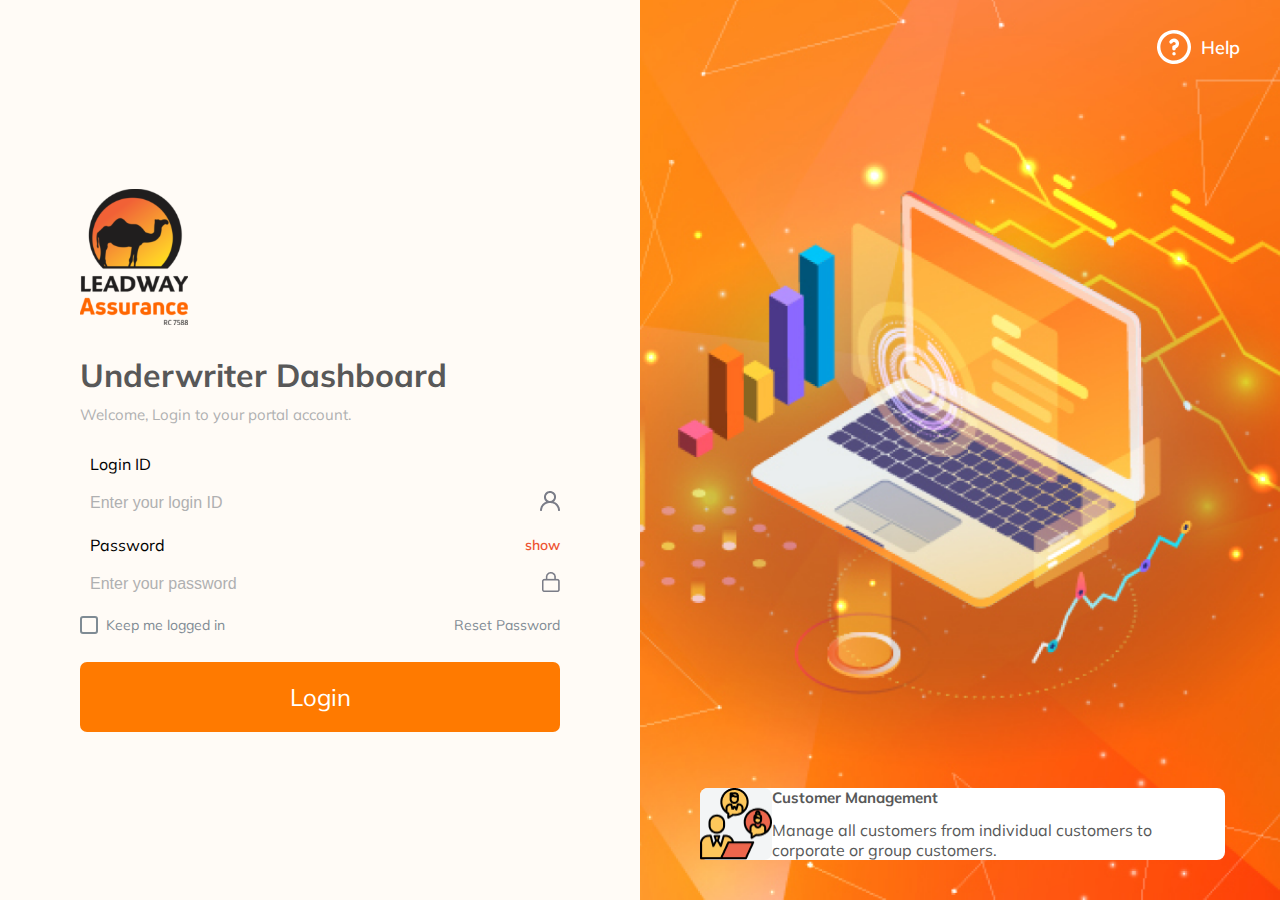
==== index.html @ 53a8b805 "last" ====
<!DOCTYPE html>
<html lang="en">
  <head>
    <meta charset="UTF-8" />
    <meta name="viewport" content="width=device-width, initial-scale=1.0" />
    <title>Login - Underwriter Dashboard</title>
    <link rel="preconnect" href="https://fonts.googleapis.com" />
    <link rel="preconnect" href="https://fonts.gstatic.com" crossorigin />
    <link
      href="https://fonts.googleapis.com/css2?family=Mulish:wght@200..1000&display=swap"
      rel="stylesheet"
    />

    <link rel="stylesheet" href="css/login.css" />
    <link rel="icon" href="images/favicon-16x16.png" type="favicon" />
  </head>
  <body class="body-center">
    <div class="container">
      <div class="left">
        <div class="logo-container">
          <img src="images/New Leadway Logo 1.svg" alt="Leadway Logo" />
        </div>
        <div class="title-container">
          <h1>Underwriter Dashboard</h1>
          <p>Welcome, Login to your portal account.</p>
        </div>
        <form id="loginForm" onsubmit="return validateForm();">
          <div class="form-group">
            <label for="loginId">Login ID</label>
            <div>
              <input
                type="text"
                name="loginId"
                id="login"
                required
                placeholder="Enter your login ID"
                aria-required="true"
              />
              <div class="form-icon">
                <img src="images/head.png" alt="User icon" />
              </div>
            </div>
          </div>
          <div class="form-group">
            <div>
              <label for="password">Password</label>
              <button
                type="button"
                id="Password"
                class="show"
                onclick="togglePasswordVisibility()"
              >
                show
              </button>
            </div>
            <div>
              <input
                type="password"
                name="password"
                id="password"
                required
                placeholder="Enter your password"
                aria-required="true"
              />
              <div class="form-icon">
                <img src="images/tail.png" alt="Password icon" />
              </div>
            </div>
          </div>
          <div class="log-status">
            <div class="checkbox-wrapper-28">
              <input
                id="keepLoggedIn"
                type="checkbox"
                class="promoted-input-checkbox"
              />
              <label for="keepLoggedIn"> Keep me logged in </label>
            </div>
            <button class="reset" type="button">Reset Password</button>
          </div>
          <button
            id="myBtn"
            type="submit"
            class="disabled-button"
            onclick="validateForm()"
            disabled
          >
            Login
          </button>
        </form>
      </div>
      <div class="right">
        <div class="help-container">
          <img src="images/ques.svg" alt="help icon" />
          <button>help</button>
        </div>
        <div class="customer-mgt">
          <div class="group-img">
            <img src="images/group.png" alt="" />
          </div>
          <div>
            <h3>Customer Management</h3>
            <p>
              Manage all customers from individual customers to corporate or
              group customers.
            </p>
          </div>
        </div>
      </div>
    </div>
    <script>
      function togglePasswordVisibility() {
        const passwordInput = document.getElementById("password");
        const showText = document.querySelector(".show");
        if (passwordInput.type === "password") {
          passwordInput.type = "text";
          showText.textContent = "hide";
        } else {
          passwordInput.type = "password";
          showText.textContent = "show";
        }
      }

      function validateForm() {
        const loginInput = document.getElementById("login");
        const passwordInput = document.getElementById("password");
        if (loginInput.value === "admin" && passwordInput.value === "admin") {
          alert("Login successful!");
          window.location.href = "./dashboard.html";
          return true;
        } else {
          alert("Invalid login or password.");
          return false;
        }
      }

      const loginInput = document.getElementById("login");
      const passwordInput = document.getElementById("password");
      const submitButton = document.getElementById("myBtn");

      function checkInputs() {
        if (loginInput.value === "admin" && passwordInput.value === "admin") {
          submitButton.disabled = false;
          submitButton.classList.remove("disabled-button");
        } else {
          submitButton.disabled = true;
          submitButton.classList.add("disabled-button");
        }
      }

      loginInput.addEventListener("input", checkInputs);
      passwordInput.addEventListener("input", checkInputs);
    </script>
  </body>
</html>
---- css/login.css ----
* {
  margin: 0;
  padding: 0;
  box-sizing: border-box;
}

html {
  font-size: 10px;
}

.body-center {
  display: flex;
  flex-direction: column;
  align-items: center;
  justify-content: center;
  width: 100%;
  /* padding-block: 2rem; */
  height: 100vh;
}

body {
  font-family: "Mulish", sans-serif;
  background-color: var(--bg-color);

  width: 100%;
  height: 100%;
}

/* img {
  width: 100%;
  height: 100%;
  object-fit: cover;
} */
button {
  cursor: pointer;
  border: none;
  font-family: inherit;
}

.container {
  width: 100%;
  max-width: 144rem;
  height: 100%;
  max-height: 102.4rem;
  display: flex;
}

.left {
  width: 50%;
  height: 100%;
  background-color: #fffbf6;
  display: flex;
  flex-direction: column;
  gap: 2rem;
  padding-inline: 8rem;
  padding-top: 2rem;
  justify-content: center;
}

.left .logo-container {
  width: 10.8rem;
  height: 13.6rem;
}
.title-container {
  display: flex;
  flex-direction: column;
  gap: 1rem;
  margin-block: 1rem;
}
.title-container h1 {
  font-size: 3.2rem;
  white-space: nowrap;
  color: #585858;
  font-weight: bold;
}
.title-container p {
  font-size: 1.5rem;
  color: #afb0b1;
  font-weight: 400;
  white-space: nowrap;
}
form {
  display: flex;
  flex-direction: column;
  gap: 1.3rem;
  /* box-shadow: 0 4px 8px rgba(0, 0, 0, 0.1), 0 8px 16px rgba(0, 0, 0, 0.1),
    0 16px 32px rgba(0, 0, 0, 0.1); */
}
/* #login-form {
  box-shadow: 0 4px 8px rgba(0, 0, 0, 0.1), 0 8px 16px rgba(0, 0, 0, 0.1),
    0 16px 32px rgba(0, 0, 0, 0.1);
} */
.form-group {
  width: 100%;
  display: flex;
  flex-direction: column;
  gap: 1rem;
  /* padding: 2rem; */
  background-color: #fffbf6;
}
.form-group label {
  font-size: 1.6rem;
  color: #000;
  font-weight: 400;
  padding-left: 1rem;
}
.form-group > div {
  display: flex;
  justify-content: space-between;
  align-items: center;
}
.form-group div input {
  width: 100%;
  padding: 1rem;
  border: none;
  outline: none;
  font-size: 1.6rem;
  color: #000;
  font-weight: 400;
  background-color: #fffbf6;
}
.form-group div input::placeholder {
  color: #afb0b1;
  font-family: inherit;
}
.log-status {
  display: flex;
  justify-content: space-between;
  align-items: center;
}
.log-status p {
  color: #7f8b94;
  font-size: 1.2rem;
}
.checkbox-wrapper-28 {
  --size: 18px;
  position: relative;
}

.checkbox-wrapper-28 *,
.checkbox-wrapper-28 *:before,
.checkbox-wrapper-28 *:after {
  box-sizing: border-box;
}

.checkbox-wrapper-28 .promoted-input-checkbox {
  border: 0;
  clip: rect(0 0 0 0);
  height: 1px;
  margin: -1px;
  overflow: hidden;
  padding: 0;
  position: absolute;
  width: 1px;
}

.checkbox-wrapper-28 input:checked ~ svg {
  height: calc(var(--size) * 0.6);
  -webkit-animation: draw-checkbox-28 ease-in-out 0.2s forwards;
  animation: draw-checkbox-28 ease-in-out 0.2s forwards;
}
.checkbox-wrapper-28 label:active::after {
  background-color: #e6e6e6;
}
.checkbox-wrapper-28 label {
  color: #7f8b94;
  font-size: 1.4rem;
  line-height: var(--size);
  cursor: pointer;
  position: relative;
}
.checkbox-wrapper-28 label:after {
  content: "";
  height: var(--size);
  width: var(--size);
  margin-right: 8px;
  float: left;
  border: 2px solid #7f8b94;
  border-radius: 3px;
  transition: 0.15s all ease-out;
}
.checkbox-wrapper-28 svg {
  stroke: #ff7a00;
  stroke-width: 7px;
  height: 0;
  width: calc(var(--size) * 0.6);
  position: absolute;
  left: calc(var(--size) * 0.21);
  top: calc(var(--size) * 0.2);
  stroke-dasharray: 33;
}

@-webkit-keyframes draw-checkbox-28 {
  0% {
    stroke-dashoffset: 33;
  }
  100% {
    stroke-dashoffset: 0;
  }
}

@keyframes draw-checkbox-28 {
  0% {
    stroke-dashoffset: 33;
  }
  100% {
    stroke-dashoffset: 0;
  }
}

input {
  background: white;
}
.show {
  background-color: transparent;
  border: none;
  color: #ee5331;
  font-size: 1.4rem;
  font-weight: 600;
  cursor: pointer;
}
.reset {
  background-color: transparent;
  border: none;
  font-size: 1.4rem;
  font-weight: 400;
  color: #7f8b94;
}
#myBtn {
  width: 100%;
  background-color: #ff7a00;
  font-size: 2.4rem;
  font-family: inherit;
  margin-top: 1.5rem;
  border: none;
  color: #fff;
  padding-block: 2rem;
  border-radius: 0.7rem;
  transition: all 0.4s ease-in-out;
}

#myBtn:hover {
  background-color: #f8963a;
}
.right {
  width: 50%;
  position: relative;
  background: linear-gradient(45deg, #f16022, #ffa726);
  background-image: url("../images/banner.png");
  background-size: cover;
  background-position: center;
  background-repeat: no-repeat;
}
.help-container {
  position: absolute;
  top: 3rem;
  right: 4rem;
  display: flex;
  align-items: center;
  gap: 1rem;
}
.help-container img {
  width: 3.4rem;
  height: 100%;
}
.help-container button {
  font-size: 1.8rem;
  color: #fff;
  text-transform: capitalize;
  font-weight: 600;
  background-color: transparent;
  border: none;
  font-family: inherit;
}
.customer-mgt {
  position: absolute;
  bottom: 4rem;
  left: 6rem;
  background-color: #fff;
  display: flex;
  /* gap: 2rem; */
  border-radius: 0.8rem;
  max-width: 82%;
}
.group-img {
  /* width: 17rem; */
  border-radius: 0.8rem;
  background-color: #f3f5f6;
  /* padding: 1rem; */
  display: flex;
  align-items: center;
  justify-content: center;
}
.group-img img {
  width: 7.2rem;
  height: 7.21rem;
}
.customer-mgt div:last-child {
  display: flex;
  /* height: 100%; */
  flex-direction: column;
  justify-content: space-between;
  /* gap: 2rem; */
  /* padding: 2rem; */
}
.customer-mgt div h3 {
  color: #585858;
  font-weight: bold;
  font-size: 1.5rem;
}
.customer-mgt div p {
  font-size: 1.6rem;
  color: #585858;
}
/* MEDIA QUERY */
@media screen and (max-width: 768px) {
  .container {
    align-items: center;
    justify-content: center;
    overflow: hidden;
  }
  .right {
    display: none;
  }
  .left {
    /* padding: 20px 0px; */
    padding-inline: 0px;
    justify-content: center;
    margin-bottom: 2.5rem;
  }

  .reset {
    font-size: 12px;
  }

  .checkbox-wrapper-28 label {
    font-size: 12px;
  }

  .form-group div input {
    font-size: 14px;
    width: 90%;
    margin: auto;
  }

  .form-group {
    gap: 0px;
  }

  .form-group label {
    font-size: 18px;
    width: 90%;
    /* margin: auto; */
  }

  label {
    margin-left: 0.4rem;
  }
  #myBtn {
    height: 5rem;
    border-radius: 5px;
    font-size: 14px;
    font-weight: 600;
    width: 90%;
    margin: auto;
    padding-block: 8px;
    margin-top: 2rem;
    transition: padding-block 0.5s cubic-bezier(0.25, 0.8, 0.25, 1);
  }

  .show {
    margin-right: -10px;
  }

  .log-status {
    width: 90%;
    margin: auto;
  }

  .form-group > div {
    width: 90%;
  }

  #myBtn:hover {
    background-color: #f8963a;
    padding-block: 16px;
    transform: scale(1.05);
  }

  .title-container p {
    font-size: 18px;
    font-weight: 400;
    color: #afb0b1;
    margin-left: 1rem;
  }
  .title-container h1 {
    font-size: 42px;
    white-space: wrap;
    color: #585858;
    font-weight: 700;
    justify-content: center;
    margin: 1rem;
  }
  .left .logo-container {
    width: 10.8rem;
    height: 13.6rem;
    margin-top: -10rem;
  }
  .logo-container img {
    width: 9.5rem;
    height: 11.6rem;
    margin-left: 0.6rem;
  }

  /* .form-icon {
    margin-right: 10px;
  } */
}

/* Override font size for screens 1024px and larger */
@media screen and (min-width: 1590px) {
  html {
    font-size: 10px;
  }
}

@media screen and (max-width: 1008px) {
  .right {
    display: none;
  }

  .left {
    width: 100%;
  }
}
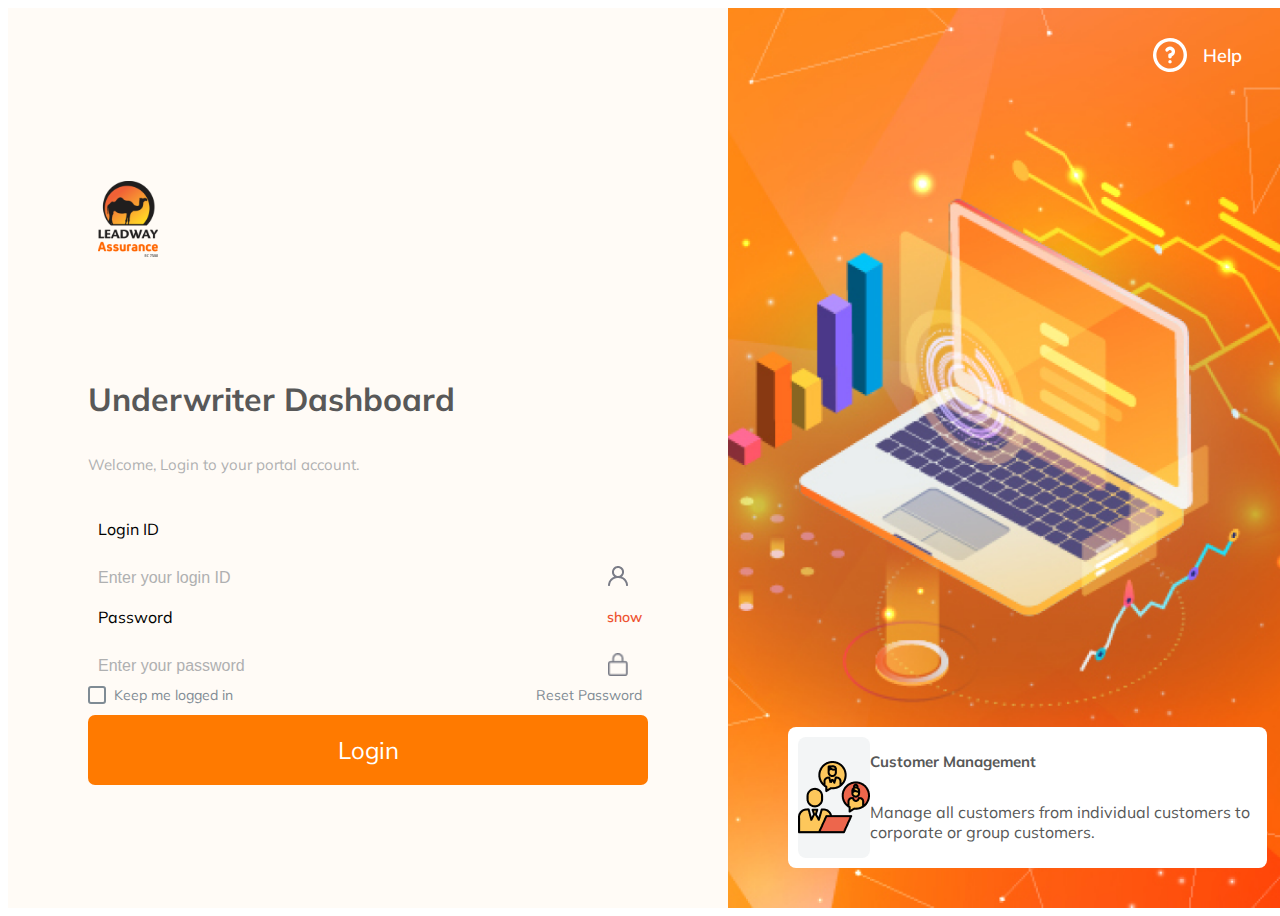
==== commit 59c33ef8: "last-login" ====
--- a/index.html
+++ b/index.html
@@ -25,6 +25,7 @@
           <p>Welcome, Login to your portal account.</p>
         </div>
         <form id="loginForm" onsubmit="return validateForm();">
+          <!-- <div id="error-message" style="color: red; margin-top: 10px"></div> -->
           <div class="form-group">
             <label for="loginId">Login ID</label>
             <div>
@@ -114,7 +115,7 @@
         const showText = document.querySelector(".show");
         if (passwordInput.type === "password") {
           passwordInput.type = "text";
-          showText.textContent = "hide";
+          showText.textContent = "Hide";
         } else {
           passwordInput.type = "password";
           showText.textContent = "show";
--- a/css/login.css
+++ b/css/login.css
@@ -1,36 +1,23 @@
 * {
-  margin: 0;
-  padding: 0;
-  box-sizing: border-box;
+  ::after*,
+  ::before {
+    margin: 0;
+    padding: 0;
+    box-sizing: border-box;
+  }
 }
 
 html {
   font-size: 10px;
-}
-
-.body-center {
-  display: flex;
-  flex-direction: column;
-  align-items: center;
-  justify-content: center;
-  width: 100%;
-  /* padding-block: 2rem; */
-  height: 100vh;
 }
 
 body {
   font-family: "Mulish", sans-serif;
   background-color: var(--bg-color);
-
-  width: 100%;
-  height: 100%;
-}
-
-/* img {
-  width: 100%;
-  height: 100%;
-  object-fit: cover;
-} */
+  width: 100vw;
+  height: 100vh;
+}
+
 button {
   cursor: pointer;
   border: none;
@@ -40,8 +27,8 @@
 .container {
   width: 100%;
   max-width: 144rem;
-  height: 100%;
-  max-height: 102.4rem;
+  height: 100vh;
+  overflow-y: hidden;
   display: flex;
 }
 
@@ -57,14 +44,19 @@
   justify-content: center;
 }
 
+.logo-container img {
+  width: 100%;
+}
+
 .left .logo-container {
-  width: 10.8rem;
+  width: 60px;
   height: 13.6rem;
+  padding: 10px;
 }
 .title-container {
   display: flex;
   flex-direction: column;
-  gap: 1rem;
+  /* gap: 1rem; */
   margin-block: 1rem;
 }
 .title-container h1 {
@@ -77,19 +69,18 @@
   font-size: 1.5rem;
   color: #afb0b1;
   font-weight: 400;
-  white-space: nowrap;
+  white-space: wrap;
 }
 form {
   display: flex;
   flex-direction: column;
-  gap: 1.3rem;
+  /* gap: 1.3rem; */
+  /* margin-top: 20px; */
+
   /* box-shadow: 0 4px 8px rgba(0, 0, 0, 0.1), 0 8px 16px rgba(0, 0, 0, 0.1),
     0 16px 32px rgba(0, 0, 0, 0.1); */
 }
-/* #login-form {
-  box-shadow: 0 4px 8px rgba(0, 0, 0, 0.1), 0 8px 16px rgba(0, 0, 0, 0.1),
-    0 16px 32px rgba(0, 0, 0, 0.1);
-} */
+
 .form-group {
   width: 100%;
   display: flex;
@@ -107,6 +98,8 @@
 .form-group > div {
   display: flex;
   justify-content: space-between;
+  align-items: center;
+  margin-top: 10px;
   align-items: center;
 }
 .form-group div input {
@@ -231,7 +224,7 @@
   background-color: #ff7a00;
   font-size: 2.4rem;
   font-family: inherit;
-  margin-top: 1.5rem;
+  margin-top: 1rem;
   border: none;
   color: #fff;
   padding-block: 2rem;
@@ -244,13 +237,17 @@
 }
 .right {
   width: 50%;
+  height: 100%;
   position: relative;
   background: linear-gradient(45deg, #f16022, #ffa726);
   background-image: url("../images/banner.png");
   background-size: cover;
   background-position: center;
   background-repeat: no-repeat;
-}
+
+  object-fit: cover;
+}
+
 .help-container {
   position: absolute;
   top: 3rem;
@@ -274,6 +271,7 @@
 }
 .customer-mgt {
   position: absolute;
+  padding: 10px;
   bottom: 4rem;
   left: 6rem;
   background-color: #fff;
@@ -312,21 +310,33 @@
   font-size: 1.6rem;
   color: #585858;
 }
+
+.form-icon img {
+  color: #7a7c87;
+  width: 20px;
+  margin-right: 20px;
+}
 /* MEDIA QUERY */
-@media screen and (max-width: 768px) {
+@media screen and (max-width: 767px) {
   .container {
-    align-items: center;
+    box-sizing: border-box;
+    padding: 10px;
+
+    overflow: hidden;
+  }
+
+  .logo-container img {
+    width: 50px;
+    height: 60px;
+  }
+
+  .left {
+    height: 100%;
+    padding: 20px 0px;
+    padding-inline: 10px;
     justify-content: center;
-    overflow: hidden;
-  }
-  .right {
-    display: none;
-  }
-  .left {
-    /* padding: 20px 0px; */
-    padding-inline: 0px;
-    justify-content: center;
-    margin-bottom: 2.5rem;
+    margin-top: 120px;
+    /* margin-bottom: 2.5rem; */
   }
 
   .reset {
@@ -369,7 +379,7 @@
   }
 
   .show {
-    margin-right: -10px;
+    margin-right: 10px;
   }
 
   .log-status {
@@ -412,9 +422,12 @@
     margin-left: 0.6rem;
   }
 
-  /* .form-icon {
-    margin-right: 10px;
-  } */
+  .login-input,
+  .password-input {
+    width: 100%;
+    margin-top: 20px;
+    padding: 10px;
+  }
 }
 
 /* Override font size for screens 1024px and larger */
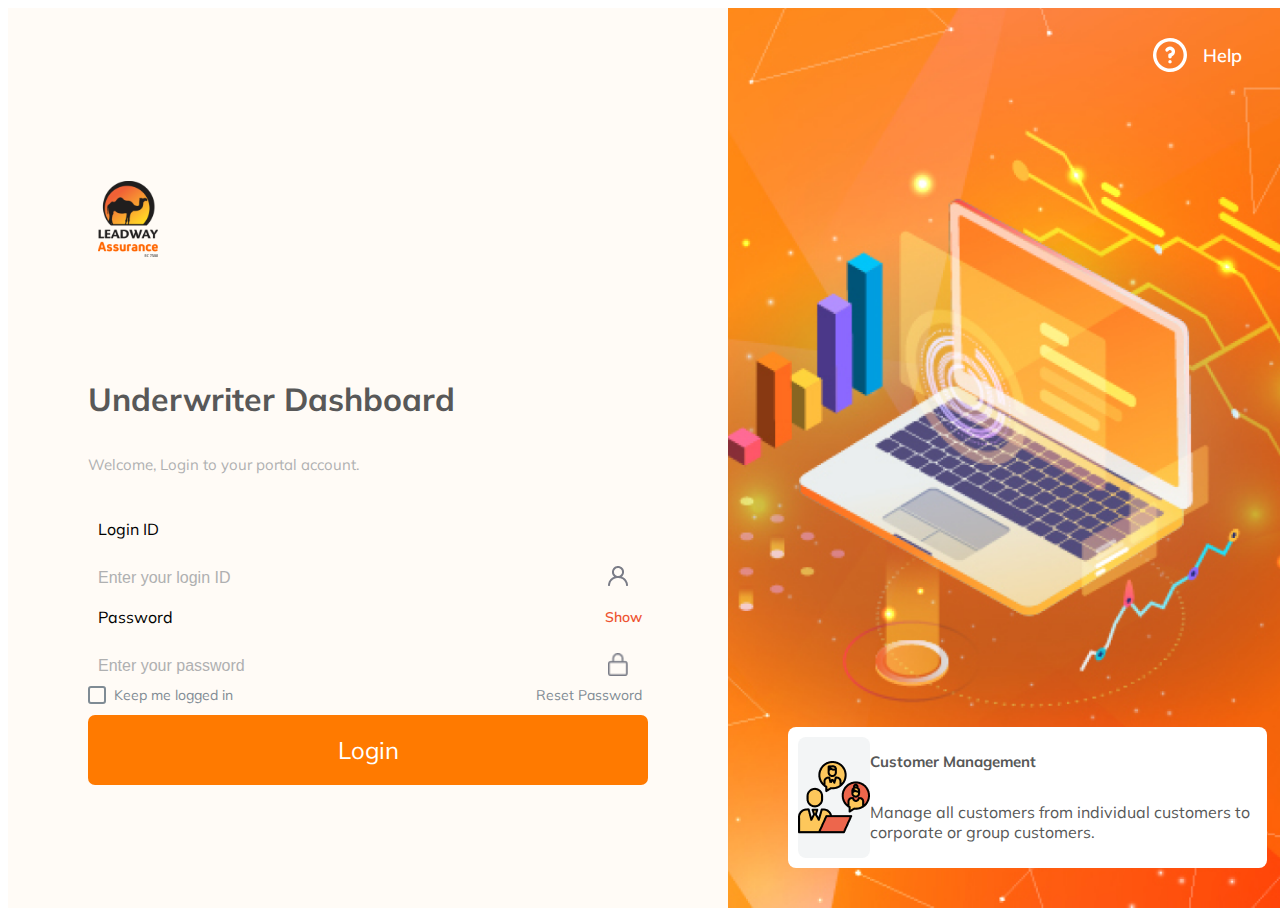
==== commit d4808c81: "another" ====
--- a/index.html
+++ b/index.html
@@ -51,7 +51,7 @@
                 class="show"
                 onclick="togglePasswordVisibility()"
               >
-                show
+                Show
               </button>
             </div>
             <div>
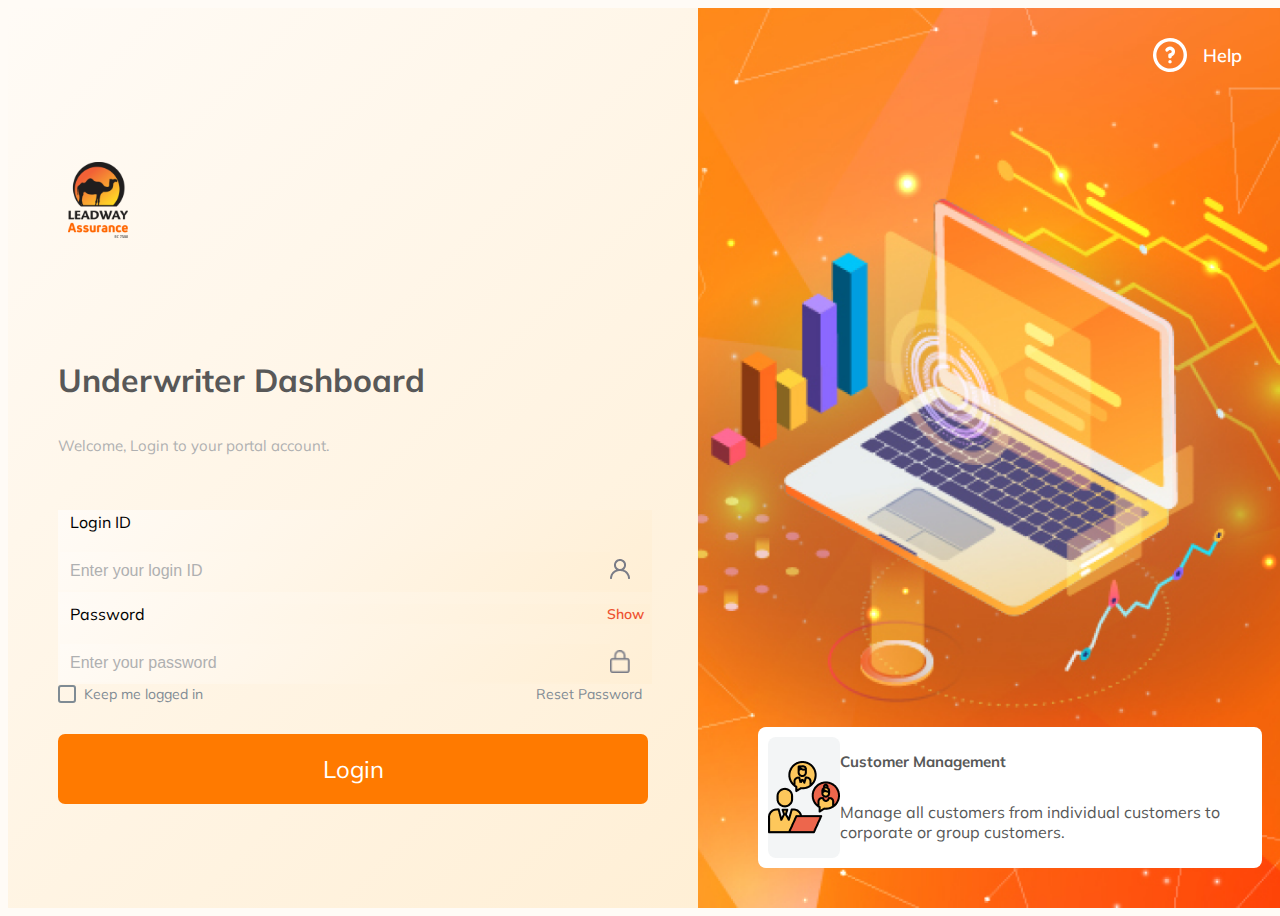
==== commit ec7f97e5: "banner" ====
--- a/index.html
+++ b/index.html
@@ -25,7 +25,7 @@
           <p>Welcome, Login to your portal account.</p>
         </div>
         <form id="loginForm" onsubmit="return validateForm();">
-          <!-- <div id="error-message" style="color: red; margin-top: 10px"></div> -->
+          <div id="error-message" style="color: red; margin-top: 10px"></div>
           <div class="form-group">
             <label for="loginId">Login ID</label>
             <div>
@@ -79,13 +79,7 @@
             </div>
             <button class="reset" type="button">Reset Password</button>
           </div>
-          <button
-            id="myBtn"
-            type="submit"
-            class="disabled-button"
-            onclick="validateForm()"
-            disabled
-          >
+          <button id="myBtn" type="submit" class="disabled-button" disabled>
             Login
           </button>
         </form>
@@ -118,21 +112,23 @@
           showText.textContent = "Hide";
         } else {
           passwordInput.type = "password";
-          showText.textContent = "show";
+          showText.textContent = "Show";
         }
       }
 
       function validateForm() {
         const loginInput = document.getElementById("login");
         const passwordInput = document.getElementById("password");
+        const errorMessage = document.getElementById("error-message");
         if (loginInput.value === "admin" && passwordInput.value === "admin") {
-          alert("Login successful!");
-          window.location.href = "./dashboard.html";
-          return true;
-        } else {
-          alert("Invalid login or password.");
+          errorMessage.textContent = "Wrong password.";
           return false;
         }
+
+        // Add your actual login validation logic here
+        alert("Login successful!");
+        window.location.href = "./dashboard.html";
+        return true;
       }
 
       const loginInput = document.getElementById("login");
@@ -140,7 +136,7 @@
       const submitButton = document.getElementById("myBtn");
 
       function checkInputs() {
-        if (loginInput.value === "admin" && passwordInput.value === "admin") {
+        if (loginInput.value && passwordInput.value) {
           submitButton.disabled = false;
           submitButton.classList.remove("disabled-button");
         } else {
--- a/css/login.css
+++ b/css/login.css
@@ -12,8 +12,8 @@
 }
 
 body {
+  background-color: #fffbf6;
   font-family: "Mulish", sans-serif;
-  background-color: var(--bg-color);
   width: 100vw;
   height: 100vh;
 }
@@ -26,7 +26,6 @@
 
 .container {
   width: 100%;
-  max-width: 144rem;
   height: 100vh;
   overflow-y: hidden;
   display: flex;
@@ -36,10 +35,11 @@
   width: 50%;
   height: 100%;
   background-color: #fffbf6;
+  background: linear-gradient(135deg, #fffbf6, #ffefd5);
   display: flex;
   flex-direction: column;
   gap: 2rem;
-  padding-inline: 8rem;
+  padding-inline: 5rem;
   padding-top: 2rem;
   justify-content: center;
 }
@@ -86,8 +86,9 @@
   display: flex;
   flex-direction: column;
   gap: 1rem;
-  /* padding: 2rem; */
+  padding: 0.2rem;
   background-color: #fffbf6;
+  background: linear-gradient(135deg, #fffbf6, #ffefd5);
 }
 .form-group label {
   font-size: 1.6rem;
@@ -101,7 +102,10 @@
   align-items: center;
   margin-top: 10px;
   align-items: center;
-}
+  background-color: #fffbf6;
+  background: linear-gradient(135deg, #fffbf6, #ffefd5);
+}
+
 .form-group div input {
   width: 100%;
   padding: 1rem;
@@ -111,6 +115,7 @@
   color: #000;
   font-weight: 400;
   background-color: #fffbf6;
+  background: linear-gradient(135deg, #fffbf6, #ffefd5);
 }
 .form-group div input::placeholder {
   color: #afb0b1;
@@ -224,7 +229,7 @@
   background-color: #ff7a00;
   font-size: 2.4rem;
   font-family: inherit;
-  margin-top: 1rem;
+  margin-top: 3rem;
   border: none;
   color: #fff;
   padding-block: 2rem;
@@ -239,7 +244,6 @@
   width: 50%;
   height: 100%;
   position: relative;
-  background: linear-gradient(45deg, #f16022, #ffa726);
   background-image: url("../images/banner.png");
   background-size: cover;
   background-position: center;
@@ -335,8 +339,7 @@
     padding: 20px 0px;
     padding-inline: 10px;
     justify-content: center;
-    margin-top: 120px;
-    /* margin-bottom: 2.5rem; */
+    overflow-y: hidden;
   }
 
   .reset {
@@ -415,6 +418,7 @@
     width: 10.8rem;
     height: 13.6rem;
     margin-top: -10rem;
+    overflow-y: hidden;
   }
   .logo-container img {
     width: 9.5rem;
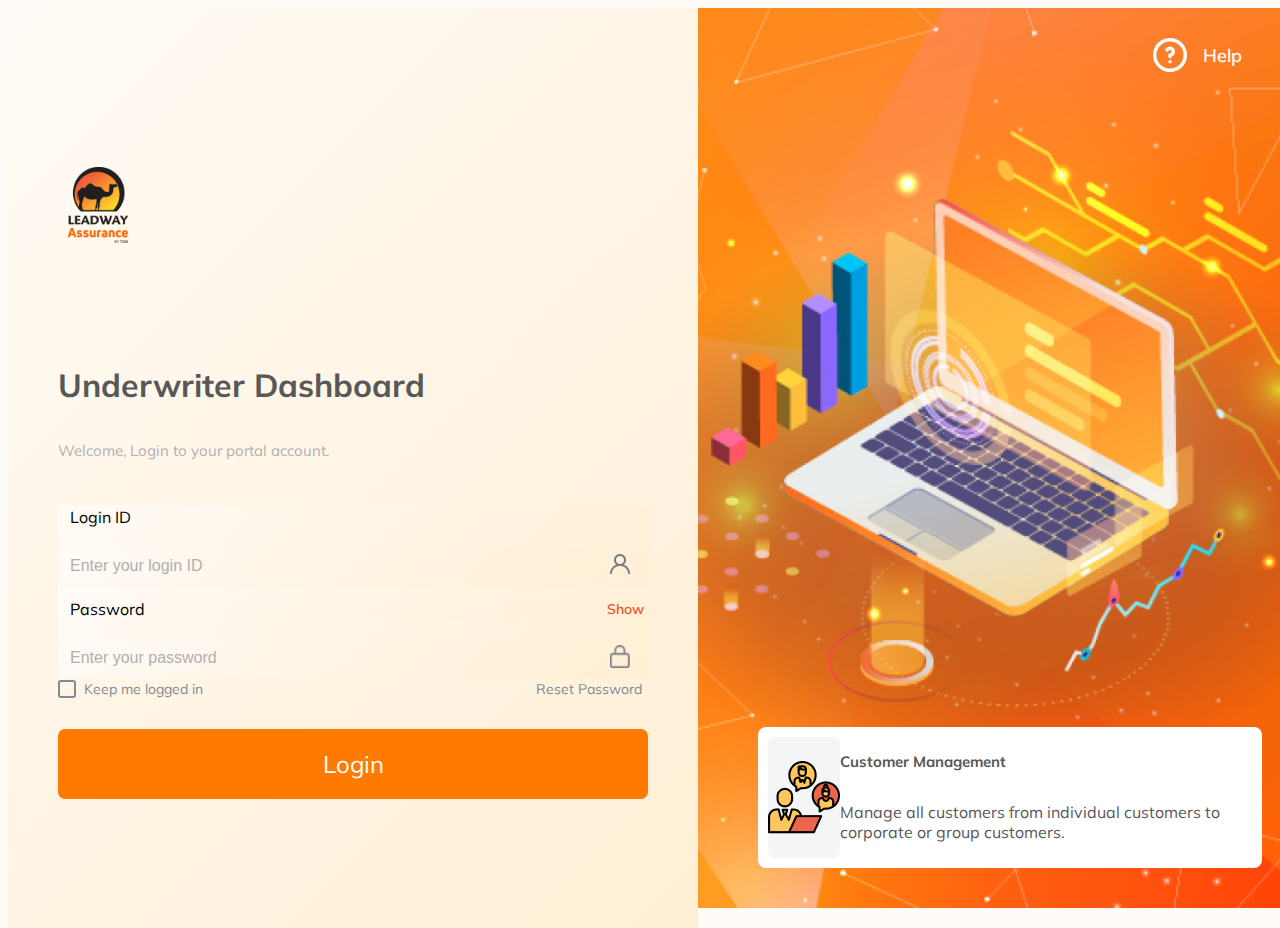
==== commit 1424199f: "long" ====
--- a/index.html
+++ b/index.html
@@ -25,7 +25,7 @@
           <p>Welcome, Login to your portal account.</p>
         </div>
         <form id="loginForm" onsubmit="return validateForm();">
-          <div id="error-message" style="color: red; margin-top: 10px"></div>
+          <!-- <div id="error-message" style="color: red; margin-top: 10px"></div> -->
           <div class="form-group">
             <label for="loginId">Login ID</label>
             <div>
@@ -79,7 +79,13 @@
             </div>
             <button class="reset" type="button">Reset Password</button>
           </div>
-          <button id="myBtn" type="submit" class="disabled-button" disabled>
+          <button
+            id="myBtn"
+            type="submit"
+            class="disabled-button"
+            onclick="validateForm()"
+            disabled
+          >
             Login
           </button>
         </form>
@@ -112,23 +118,21 @@
           showText.textContent = "Hide";
         } else {
           passwordInput.type = "password";
-          showText.textContent = "Show";
+          showText.textContent = "show";
         }
       }
 
       function validateForm() {
         const loginInput = document.getElementById("login");
         const passwordInput = document.getElementById("password");
-        const errorMessage = document.getElementById("error-message");
         if (loginInput.value === "admin" && passwordInput.value === "admin") {
-          errorMessage.textContent = "Wrong password.";
+          alert("Login successful!");
+          window.location.href = "./dashboard.html";
+          return true;
+        } else {
+          alert("Invalid login or password.");
           return false;
         }
-
-        // Add your actual login validation logic here
-        alert("Login successful!");
-        window.location.href = "./dashboard.html";
-        return true;
       }
 
       const loginInput = document.getElementById("login");
@@ -136,7 +140,7 @@
       const submitButton = document.getElementById("myBtn");
 
       function checkInputs() {
-        if (loginInput.value && passwordInput.value) {
+        if (loginInput.value === "admin" && passwordInput.value === "admin") {
           submitButton.disabled = false;
           submitButton.classList.remove("disabled-button");
         } else {
--- a/css/login.css
+++ b/css/login.css
@@ -27,7 +27,7 @@
 .container {
   width: 100%;
   height: 100vh;
-  overflow-y: hidden;
+
   display: flex;
 }
 
@@ -248,7 +248,6 @@
   background-size: cover;
   background-position: center;
   background-repeat: no-repeat;
-
   object-fit: cover;
 }
 
@@ -325,8 +324,6 @@
   .container {
     box-sizing: border-box;
     padding: 10px;
-
-    overflow: hidden;
   }
 
   .logo-container img {
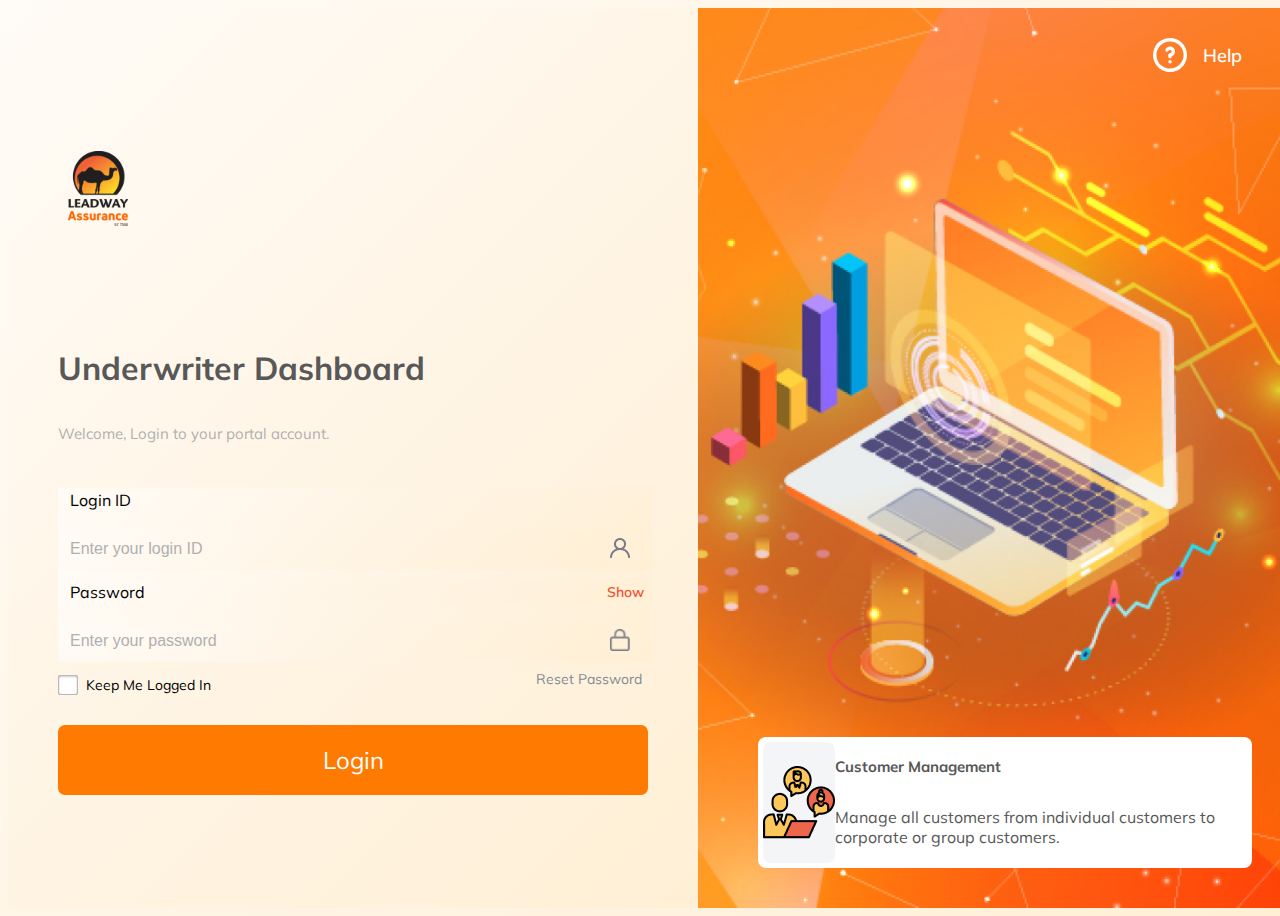
==== commit 0e021149: "main" ====
--- a/index.html
+++ b/index.html
@@ -69,14 +69,24 @@
             </div>
           </div>
           <div class="log-status">
-            <div class="checkbox-wrapper-28">
+            <!-- <div class="checkbox-wrapper-28">
               <input
                 id="keepLoggedIn"
                 type="checkbox"
                 class="promoted-input-checkbox"
               />
               <label for="keepLoggedIn"> Keep me logged in </label>
+            </div> -->
+            <div class="checkbox-wrapper-1">
+              <input
+                id="example-1"
+                class="substituted"
+                type="checkbox"
+                aria-hidden="true"
+              />
+              <label for="example-1">Keep Me Logged In</label>
             </div>
+
             <button class="reset" type="button">Reset Password</button>
           </div>
           <button
--- a/css/login.css
+++ b/css/login.css
@@ -1,3 +1,8 @@
+:root {
+  background-color: #fffbf6;
+  background: linear-gradient(135deg, #fffbf6, #ffefd5);
+}
+
 * {
   ::after*,
   ::before {
@@ -33,7 +38,6 @@
 
 .left {
   width: 50%;
-  height: 100%;
   background-color: #fffbf6;
   background: linear-gradient(135deg, #fffbf6, #ffefd5);
   display: flex;
@@ -117,6 +121,11 @@
   background-color: #fffbf6;
   background: linear-gradient(135deg, #fffbf6, #ffefd5);
 }
+
+.form-group input:focus {
+  background-color: #fffbf6;
+}
+
 .form-group div input::placeholder {
   color: #afb0b1;
   font-family: inherit;
@@ -124,88 +133,113 @@
 .log-status {
   display: flex;
   justify-content: space-between;
+}
+.checkbox-wrapper-1 *,
+.checkbox-wrapper-1 ::after,
+.checkbox-wrapper-1 ::before {
+  box-sizing: border-box;
+  display: flex;
   align-items: center;
-}
-.log-status p {
-  color: #7f8b94;
-  font-size: 1.2rem;
-}
-.checkbox-wrapper-28 {
-  --size: 18px;
-  position: relative;
-}
-
-.checkbox-wrapper-28 *,
-.checkbox-wrapper-28 *:before,
-.checkbox-wrapper-28 *:after {
-  box-sizing: border-box;
-}
-
-.checkbox-wrapper-28 .promoted-input-checkbox {
-  border: 0;
-  clip: rect(0 0 0 0);
-  height: 1px;
-  margin: -1px;
-  overflow: hidden;
-  padding: 0;
-  position: absolute;
-  width: 1px;
-}
-
-.checkbox-wrapper-28 input:checked ~ svg {
-  height: calc(var(--size) * 0.6);
-  -webkit-animation: draw-checkbox-28 ease-in-out 0.2s forwards;
-  animation: draw-checkbox-28 ease-in-out 0.2s forwards;
-}
-.checkbox-wrapper-28 label:active::after {
-  background-color: #e6e6e6;
-}
-.checkbox-wrapper-28 label {
-  color: #7f8b94;
-  font-size: 1.4rem;
-  line-height: var(--size);
-  cursor: pointer;
-  position: relative;
-}
-.checkbox-wrapper-28 label:after {
+  font-size: 14px;
+}
+.checkbox-wrapper-1 [type="checkbox"].substituted {
+  margin: 0;
+  width: 0;
+  height: 0;
+  display: inline;
+  -webkit-appearance: none;
+  -moz-appearance: none;
+  appearance: none;
+}
+.checkbox-wrapper-1 [type="checkbox"].substituted + label:before {
   content: "";
-  height: var(--size);
-  width: var(--size);
-  margin-right: 8px;
-  float: left;
-  border: 2px solid #7f8b94;
-  border-radius: 3px;
-  transition: 0.15s all ease-out;
-}
-.checkbox-wrapper-28 svg {
-  stroke: #ff7a00;
-  stroke-width: 7px;
-  height: 0;
-  width: calc(var(--size) * 0.6);
-  position: absolute;
-  left: calc(var(--size) * 0.21);
-  top: calc(var(--size) * 0.2);
-  stroke-dasharray: 33;
-}
-
-@-webkit-keyframes draw-checkbox-28 {
-  0% {
-    stroke-dashoffset: 33;
-  }
-  100% {
-    stroke-dashoffset: 0;
-  }
-}
-
-@keyframes draw-checkbox-28 {
-  0% {
-    stroke-dashoffset: 33;
-  }
-  100% {
-    stroke-dashoffset: 0;
-  }
-}
-
+  display: inline-block;
+  vertical-align: top;
+  height: 2rem;
+  width: 2rem;
+  margin-right: 0.6em;
+  color: rgba(0, 0, 0, 0.275);
+  border: solid 0.06em;
+  box-shadow: 0 0 0.04em, 0 0.06em 0.16em -0.03em inset,
+    0 0 0 0.07em transparent inset;
+  border-radius: 0.2em;
+  background: url('data:image/svg+xml;charset=UTF-8,<svg xmlns="http://www.w3.org/2000/svg" version="1.1" xml:space="preserve" fill="white" viewBox="0 0 9 9"><rect x="0" y="4.3" transform="matrix(-0.707 -0.7072 0.7072 -0.707 0.5891 10.4702)" width="4.3" height="1.6" /><rect x="2.2" y="2.9" transform="matrix(-0.7071 0.7071 -0.7071 -0.7071 12.1877 2.9833)" width="6.1" height="1.7" /></svg>')
+      no-repeat center,
+    white;
+  background-size: 0;
+  will-change: color, border, background, background-size, box-shadow;
+  transform: translate3d(0, 0, 0);
+  transition: color 0.1s, border 0.1s, background 0.15s, box-shadow 0.1s;
+}
+.checkbox-wrapper-1 [type="checkbox"].substituted:enabled:active + label:before,
+.checkbox-wrapper-1
+  [type="checkbox"].substituted:enabled
+  + label:active:before {
+  box-shadow: 0 0 0.04em, 0 0.06em 0.16em -0.03em transparent inset,
+    0 0 0 0.07em rgba(0, 0, 0, 0.1) inset;
+  background-color: #f0f0f0;
+}
+.checkbox-wrapper-1 [type="checkbox"].substituted:checked + label:before {
+  background-color: #ff7a00;
+  background-size: 0.75em;
+  color: rgba(0, 0, 0, 0.075);
+}
+.checkbox-wrapper-1
+  [type="checkbox"].substituted:checked:enabled:active
+  + label:before,
+.checkbox-wrapper-1
+  [type="checkbox"].substituted:checked:enabled
+  + label:active:before {
+  background-color: #ff7a00;
+  color: rgba(0, 0, 0, 0.275);
+}
+.checkbox-wrapper-1 [type="checkbox"].substituted:focus + label:before {
+  box-shadow: 0 0 0.04em, 0 0.06em 0.16em -0.03em transparent inset,
+    0 0 0 0.07em rgba(0, 0, 0, 0.1) inset, 0 0 0 3.3px rgba(65, 159, 255, 0.55),
+    0 0 0 5px rgba(65, 159, 255, 0.3);
+}
+.checkbox-wrapper-1 [type="checkbox"].substituted:focus:active + label:before,
+.checkbox-wrapper-1 [type="checkbox"].substituted:focus + label:active:before {
+  box-shadow: 0 0 0.04em, 0 0.06em 0.16em -0.03em transparent inset,
+    0 0 0 0.07em rgba(0, 0, 0, 0.1) inset, 0 0 0 3.3px rgba(65, 159, 255, 0.55),
+    0 0 0 5px rgba(65, 159, 255, 0.3);
+}
+.checkbox-wrapper-1 [type="checkbox"].substituted:disabled + label:before {
+  opacity: 0.5;
+}
+
+.checkbox-wrapper-1 [type="checkbox"].substituted.dark + label:before {
+  color: rgba(255, 255, 255, 0.275);
+  background-color: #222;
+  background-image: url('data:image/svg+xml;charset=UTF-8,<svg xmlns="http://www.w3.org/2000/svg" version="1.1" xml:space="preserve" fill="rgba(34, 34, 34, 0.999)" viewBox="0 0 9 9"><rect x="0" y="4.3" transform="matrix(-0.707 -0.7072 0.7072 -0.707 0.5891 10.4702)" width="4.3" height="1.6" /><rect x="2.2" y="2.9" transform="matrix(-0.7071 0.7071 -0.7071 -0.7071 12.1877 2.9833)" width="6.1" height="1.7" /></svg>');
+}
+.checkbox-wrapper-1
+  [type="checkbox"].substituted.dark:enabled:active
+  + label:before,
+.checkbox-wrapper-1
+  [type="checkbox"].substituted.dark:enabled
+  + label:active:before {
+  background-color: #444;
+  box-shadow: 0 0 0.04em, 0 0.06em 0.16em -0.03em transparent inset,
+    0 0 0 0.07em rgba(255, 255, 255, 0.1) inset;
+}
+.checkbox-wrapper-1 [type="checkbox"].substituted.dark:checked + label:before {
+  background-color: #a97035;
+  color: rgba(255, 255, 255, 0.075);
+}
+.checkbox-wrapper-1
+  [type="checkbox"].substituted.dark:checked:enabled:active
+  + label:before,
+.checkbox-wrapper-1
+  [type="checkbox"].substituted.dark:checked:enabled
+  + label:active:before {
+  background-color: #c68035;
+  color: rgba(0, 0, 0, 0.275);
+}
+.checkbox-wrapper-1 [type="checkbox"].substituted + label {
+  -webkit-user-select: none;
+  user-select: none;
+}
 input {
   background: white;
 }
@@ -274,7 +308,7 @@
 }
 .customer-mgt {
   position: absolute;
-  padding: 10px;
+  padding: 5px;
   bottom: 4rem;
   left: 6rem;
   background-color: #fff;
@@ -332,7 +366,6 @@
   }
 
   .left {
-    height: 100%;
     padding: 20px 0px;
     padding-inline: 10px;
     justify-content: center;
@@ -360,7 +393,14 @@
   .form-group label {
     font-size: 18px;
     width: 90%;
-    /* margin: auto; */
+    background-color: #fffbf6;
+    background: linear-gradient(135deg, #fffbf6, #ffefd5);
+  }
+
+  #password,
+  #login {
+    background-color: #fffbf6;
+    background: linear-gradient(135deg, #fffbf6, #ffefd5);
   }
 
   label {
